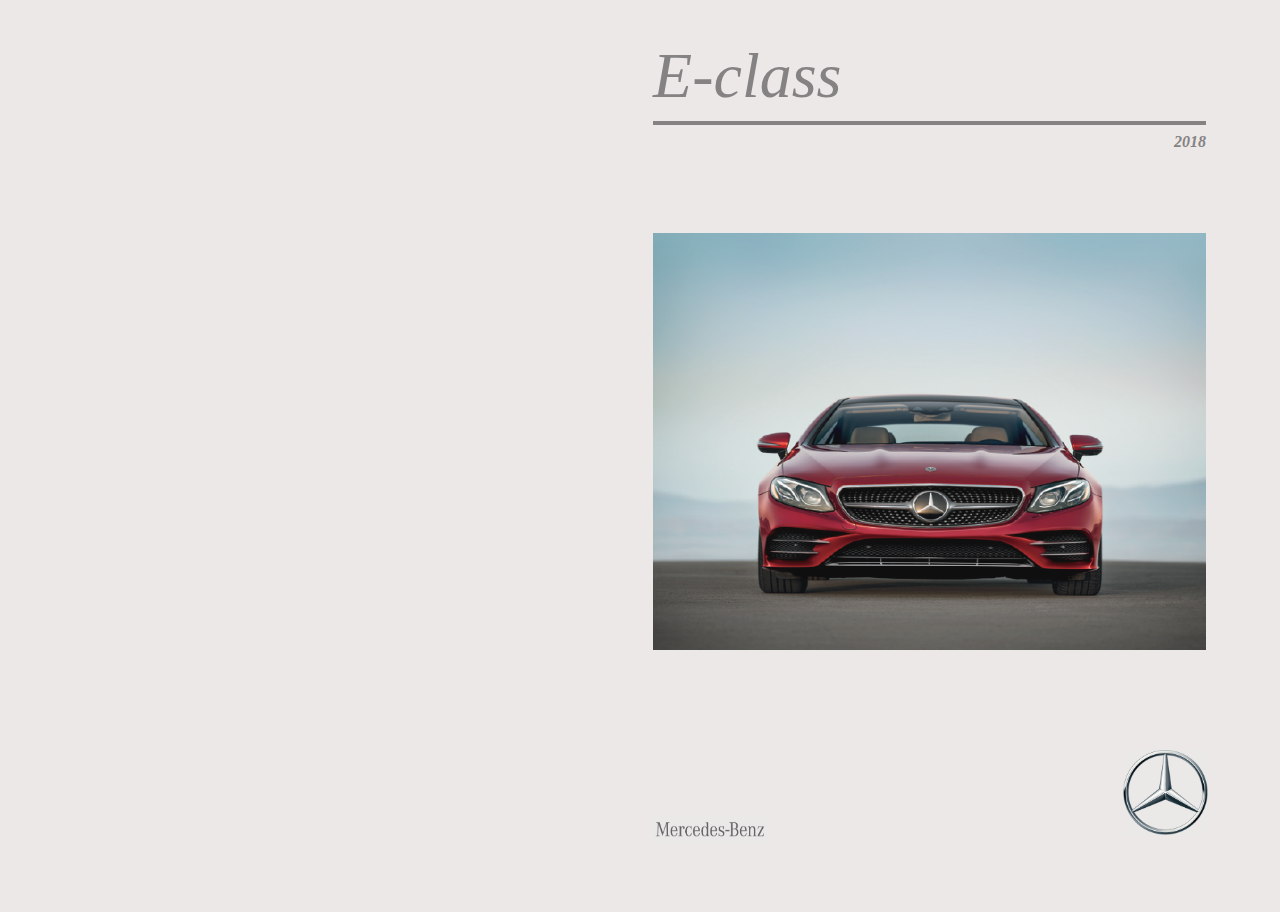
==== lab1/index.html @ 0a98912a "Some pictures for 1-st page where added and also the structure of the first(index) page was maden us" ====
<!DOCTYPE html>
<html>
	<head>
		<meta charset="utf-8">
		<meta http-equiv="X-UA-Compatible" content="IE=edge">
		<title>E-class</title>
		<link rel="stylesheet" href="styles/style.css">
	</head>
	<body>
		<div>
		</div>
		<div style="padding: 5%">
			<header class="intro">
				<h1>E-class</h1>
				<hr>
				<h2>2018</h2>
			</header>
			<div class="mercedes">
				<img src="assets/images/mercedes_index.png" style="width: 100%; height: 100%;">
			</div>
			<div style="height: 15%; width: 100%; display: grid; grid-template-columns: 30% 55% 15%; margin-top: 18%;">
				<div style="width: 118px; height: 28px; margin-top: 40%;">
					<img src="assets/images/benz.png" id="photo">
				</div>
				<div>
				</div>
				<div style="width: 85px; height: 85px;" align="right" >
					<img src="assets/images/mercedes_logo.png" id="photo">
				</div>
			</div>
		</div>

	</body>
	
</html>
---- lab1/styles/style.css ----
body{
	background-color: #ECE8E7;
	display: grid;
	grid-template-columns: 48vw 48vw;
	margin-left: 1,5vw;
	width: 96vw;
}

.intro{
	height: 20%;
	display: flex;
	flex-direction: column;
	color: #848283;
	font-family: 'Times New Roman', Times, serif; 
    font-style: italic; 
}

.intro h2{
	text-align: right;
    font-weight: 600;
    font-size: 1em;
    margin: 0;
    width: 100%;
}

.intro h1{
    font-weight: 500;
    font-size: 4em;
    margin: 0;
}

.intro hr{ /* Цвет линии для остальных браузеров */
    background-color:  #848283; /* Цвет линии для браузера Firefox и Opera */
    min-height: 4px; /* Толщина линии */
    width: 100%;
    border: 0;
}

.mercedes{
	height: 50%;
	width: 100%;
	margin-top: 5%;
}

#photo{
	width: 100%; 
	height: 100%;
}
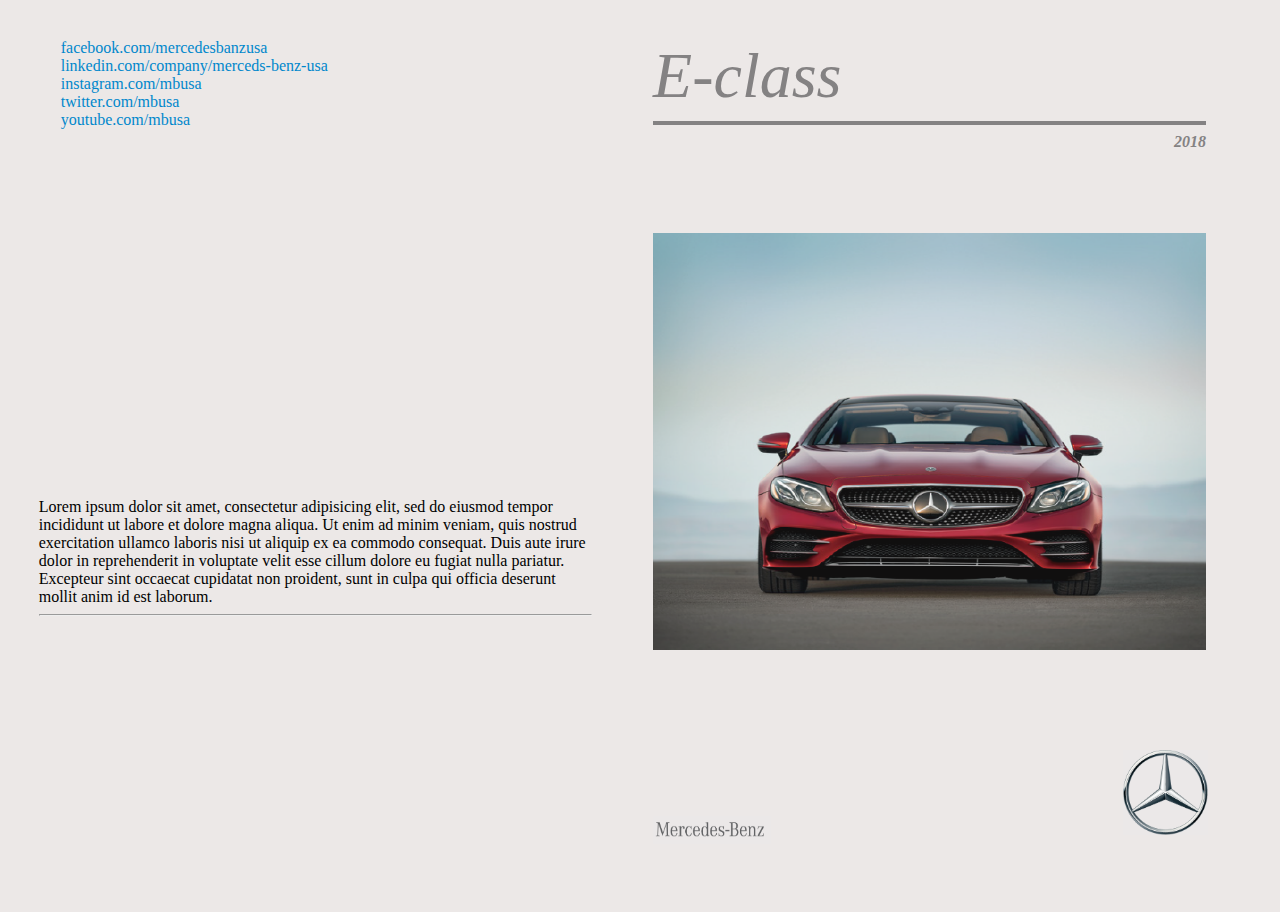
==== commit 0af9209e: "a few styles were added" ====
--- a/lab1/index.html
+++ b/lab1/index.html
@@ -7,18 +7,47 @@
 		<link rel="stylesheet" href="styles/style.css">
 	</head>
 	<body>
-		<div>
+		<div class="wrapper">
+			<div style="height: 55%;">
+				<ul>
+				  <li><div class="facebook"></div><a>facebook.com/mercedesbanzusa</a></li>
+				  <li><div class="linledin"></div><a>linkedin.com/company/merceds-benz-usa</a></li>
+				  <li><div class="instagram"></div><a>instagram.com/mbusa</a></li>
+				  <li><div class="twitter"></div><a>twitter.com/mbusa</a></li>
+				  <li><div class="youtube"></div><a>youtube.com/mbusa</a></li>
+				</ul>
+			</div>
+			<div style="height: 35%;">
+				<div class="laurense">
+				</div>
+				<div>
+					<p1>Lorem ipsum dolor sit amet, consectetur adipisicing elit, sed do eiusmod
+					tempor incididunt ut labore et dolore magna aliqua. Ut enim ad minim veniam,
+					quis nostrud exercitation ullamco laboris nisi ut aliquip ex ea commodo
+					consequat. Duis aute irure dolor in reprehenderit in voluptate velit esse
+					cillum dolore eu fugiat nulla pariatur. Excepteur sint occaecat cupidatat non
+					proident, sunt in culpa qui officia deserunt mollit anim id est laborum.
+					</p1>
+				</div>
+				<hr>
+				<div>
+					<div>
+					</div class="">
+					<div>
+					</div>
+				</div>
+			</div>
 		</div>
-		<div style="padding: 5%">
+		<div class="wrapper">
 			<header class="intro">
 				<h1>E-class</h1>
 				<hr>
 				<h2>2018</h2>
 			</header>
 			<div class="mercedes">
-				<img src="assets/images/mercedes_index.png" style="width: 100%; height: 100%;">
+				<img src="assets/images/mercedes_index.png" id="photo">
 			</div>
-			<div style="height: 15%; width: 100%; display: grid; grid-template-columns: 30% 55% 15%; margin-top: 18%;">
+			<div class="mercedes-padding">
 				<div style="width: 118px; height: 28px; margin-top: 40%;">
 					<img src="assets/images/benz.png" id="photo">
 				</div>
--- a/lab1/styles/style.css
+++ b/lab1/styles/style.css
@@ -36,6 +36,10 @@
     border: 0;
 }
 
+.wrapper{
+	padding: 5%;
+}
+
 .mercedes{
 	height: 50%;
 	width: 100%;
@@ -45,4 +49,46 @@
 #photo{
 	width: 100%; 
 	height: 100%;
+}
+
+.mercedes-padding{
+	height: 15%;
+	width: 100%;
+	display: grid;
+	grid-template-columns: 30% 55% 15%; 
+	margin-top: 18%;"
+}
+
+ul {
+  list-style: none;
+  margin: 0;
+  padding: 0;
+}
+a {
+  background-position: 0 50%;
+  background-repeat: no-repeat;
+  color: #0087cc;
+  padding-left: 22px;
+  text-decoration: none;
+}
+a:hover {
+  color: #ff7b29;
+}
+a[href$=".facebook"] {
+  background-image: url("../assets/images/facebook.png");
+  width: auto !important;
+  
+  height: 20px;
+}
+a[href$=".linkedin"] {
+  background-image: url("../assets/images/linkedin.png");
+}
+a[href$=".instagram"] {
+  background-image: url("../assets/images/instagram.png");
+}
+a[href$=".twitter"] {
+  background-image: url("../assets/images/twitter.png");
+}
+a[href$=".youtube"] {
+  background-image: url("../assets/images/youtube.png");
 }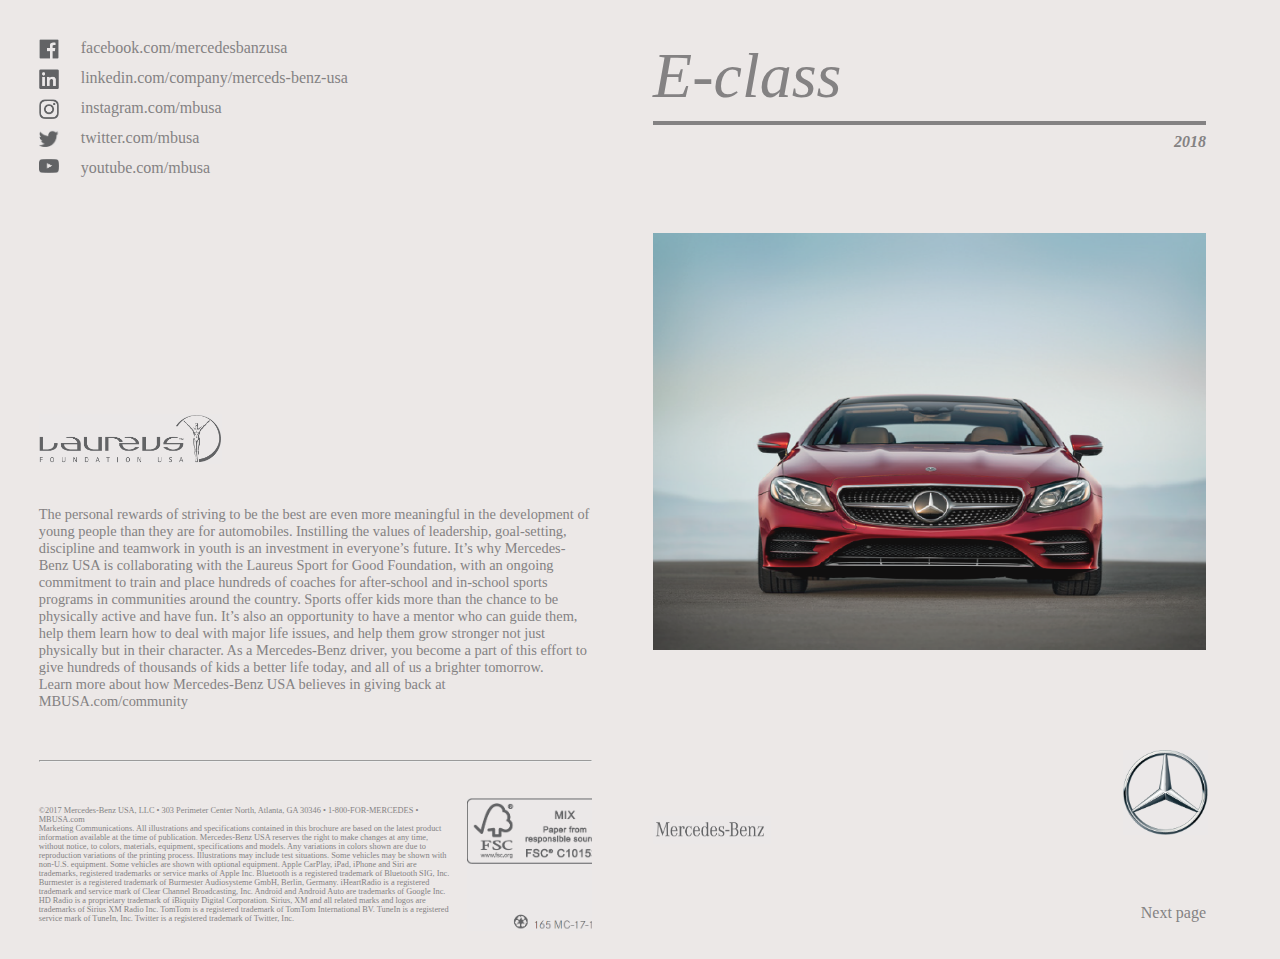
==== commit d088f2f8: "fist page is done" ====
--- a/lab1/index.html
+++ b/lab1/index.html
@@ -8,32 +8,68 @@
 	</head>
 	<body>
 		<div class="wrapper">
-			<div style="height: 55%;">
-				<ul>
-				  <li><div class="facebook"></div><a>facebook.com/mercedesbanzusa</a></li>
-				  <li><div class="linledin"></div><a>linkedin.com/company/merceds-benz-usa</a></li>
-				  <li><div class="instagram"></div><a>instagram.com/mbusa</a></li>
-				  <li><div class="twitter"></div><a>twitter.com/mbusa</a></li>
-				  <li><div class="youtube"></div><a>youtube.com/mbusa</a></li>
+			<div style="height: 45%;">
+				<ul class="link-set">
+				  <li>
+				  	<div>
+				  		<div class="facebook icon"></div>
+				  		<a href="http://facebook.com/mercedesbanzusa">facebook.com/mercedesbanzusa</a>
+				  	</div>
+				  </li>
+				  <li>
+				  	<div>
+				  		<div class="linkedin icon"></div>
+				  		<a href="http://linkedin.com/company/merceds-benz-usa">linkedin.com/company/merceds-benz-usa</a>
+				  	</div>
+				  </li>
+				  <li>
+				  	<div>
+				  		<div class="instagram icon"></div>
+				  		<a href="http://instagram.com/mbusa">instagram.com/mbusa</a>
+				  	</div>
+				  </li>
+				  <li>
+				  	<div>
+				  		<div class="twitter icon"></div>
+				  		<a href="http://twitter.com/mbusa">twitter.com/mbusa</a>
+				  	</div>
+			  	  </li>
+				  <li>
+				  	<div>
+				  		<div class="youtube icon"></div>
+				  		<a href="http://youtube.com/mbusa">youtube.com/mbusa</a>
+				  	</div>
+				  </li>
 				</ul>
 			</div>
-			<div style="height: 35%;">
-				<div class="laurense">
+			<div style="height: 45%;">
+				<div class="laureus-icon">
 				</div>
-				<div>
-					<p1>Lorem ipsum dolor sit amet, consectetur adipisicing elit, sed do eiusmod
-					tempor incididunt ut labore et dolore magna aliqua. Ut enim ad minim veniam,
-					quis nostrud exercitation ullamco laboris nisi ut aliquip ex ea commodo
-					consequat. Duis aute irure dolor in reprehenderit in voluptate velit esse
-					cillum dolore eu fugiat nulla pariatur. Excepteur sint occaecat cupidatat non
-					proident, sunt in culpa qui officia deserunt mollit anim id est laborum.
-					</p1>
+				<div id="magazine-content">
+					<p style="font-size: 0.9em;">The personal rewards of striving to be the best are even more meaningful in the development of young people than they are for automobiles. Instilling the values
+					of leadership, goal-setting, discipline and teamwork in youth is an investment in everyone’s future. It’s why Mercedes-Benz USA is collaborating with the Laureus
+					Sport for Good Foundation, with an ongoing commitment to train and place hundreds of coaches for after-school and in-school sports programs in communities
+					around the country. Sports offer kids more than the chance to be physically active and have fun. It’s also an opportunity to have a mentor who can guide them,
+					help them learn how to deal with major life issues, and help them grow stronger not just physically but in their character. As a Mercedes-Benz driver, you become
+					a part of this effort to give hundreds of thousands of kids a better life today, and all of us a brighter tomorrow.<br>
+					Learn more about how Mercedes-Benz USA believes in giving back at MBUSA.com/community
+					</p>
 				</div>
 				<hr>
-				<div>
+				<div id="magazine-description">
 					<div>
-					</div class="">
-					<div>
+						<p style="font-size: 0.52em; font-weight: 100;">©2017 Mercedes-Benz USA, LLC • 303 Perimeter Center North, Atlanta, GA 30346 • 1-800-FOR-MERCEDES • MBUSA.com<br>
+						Marketing Communications. All illustrations and specifications contained in this brochure are based on the latest product information available at the time of publication.
+						Mercedes-Benz USA reserves the right to make changes at any time, without notice, to colors, materials, equipment, specifications and models. Any variations in colors shown
+						are due to reproduction variations of the printing process. Illustrations may include test situations. Some vehicles may be shown with non-U.S. equipment. Some vehicles are
+						shown with optional equipment. Apple CarPlay, iPad, iPhone and Siri are trademarks, registered trademarks or service marks of Apple Inc. Bluetooth is a registered trademark
+						of Bluetooth SIG, Inc. Burmester is a registered trademark of Burmester Audiosysteme GmbH, Berlin, Germany. iHeartRadio is a registered trademark and service mark of
+						Clear Channel Broadcasting, Inc. Android and Android Auto are trademarks of Google Inc. HD Radio is a proprietary trademark of iBiquity Digital Corporation. Sirius, XM and
+						all related marks and logos are trademarks of Sirius XM Radio Inc. TomTom is a registered trademark of TomTom International BV. TuneIn is a registered service mark of TuneIn,
+						Inc. Twitter is a registered trademark of Twitter, Inc.
+						</p>
+					</div>
+					<div class="recycle-label">
 					</div>
 				</div>
 			</div>
@@ -53,12 +89,20 @@
 				</div>
 				<div>
 				</div>
-				<div style="width: 85px; height: 85px;" align="right" >
+				<div style="width: 85px; height: 85px;" align="right">
 					<img src="assets/images/mercedes_logo.png" id="photo">
 				</div>
 			</div>
 		</div>
 
 	</body>
+	<footer>
+		<div>
+		</div>
+		<div>
+			<a style="text-align: right; display: block; padding: 0 5% 0 0;" href="./pages/page-two.html">Next page</a>
+		</div>
+	</footer>
 	
-</html>+</html>
+<!-- useCase--> --- a/lab1/styles/style.css
+++ b/lab1/styles/style.css
@@ -65,30 +65,83 @@
   padding: 0;
 }
 a {
-  background-position: 0 50%;
-  background-repeat: no-repeat;
-  color: #0087cc;
+  color: #848283;
+  text-decoration: none;
   padding-left: 22px;
-  text-decoration: none;
+  /*padding-top: 10px;*/
 }
 a:hover {
   color: #ff7b29;
 }
-a[href$=".facebook"] {
-  background-image: url("../assets/images/facebook.png");
-  width: auto !important;
-  
-  height: 20px;
+
+li{
+	height: 30px;
 }
-a[href$=".linkedin"] {
-  background-image: url("../assets/images/linkedin.png");
+
+.link-set li div{
+	display: flex; flex-direction: row
 }
-a[href$=".instagram"] {
-  background-image: url("../assets/images/instagram.png");
+
+.facebook{
+	background-image: url(../assets/images/facebook.png);
 }
-a[href$=".twitter"] {
-  background-image: url("../assets/images/twitter.png");
+
+.linkedin{
+	background-image: url(../assets/images/linkedin.png);
 }
-a[href$=".youtube"] {
-  background-image: url("../assets/images/youtube.png");
-}+
+.instagram{
+	background-image: url(../assets/images/instagram.png);
+}
+
+.twitter{
+	background-image: url(../assets/images/twitter.png);
+}
+
+.youtube{
+	background-image: url(../assets/images/youtube.png);
+}
+
+.icon{
+	height: 20px;
+	width: 20px;
+	background-size: 100%;
+	background-repeat: no-repeat;
+}
+
+.laureus-icon{
+	background-size: auto 100%;
+	background-repeat: no-repeat;
+	height: 50px;
+	background-image: url(../assets/images/laureus-logo.png);
+}
+
+p{
+	color: #848283;
+	font-family: 'Times New Roman', Times, serif; 
+}
+
+div.recycle-label{
+	background-size: auto 100%;
+	background-repeat: no-repeat;
+	background-image: url(../assets/images/fsc.png);
+	margin-left: 10%;
+}
+
+#magazine-content{
+	padding-top: 5%;
+	padding-bottom: 5%; 
+}
+
+#magazine-description{
+	display: grid;
+	grid-template-columns: 3fr 1fr;
+	padding-top: 5%;
+	padding-bottom: 5%; 
+}
+
+footer{
+	display: grid;
+	grid-template-columns: 2fr 2fr;
+	width: 96vw;
+}
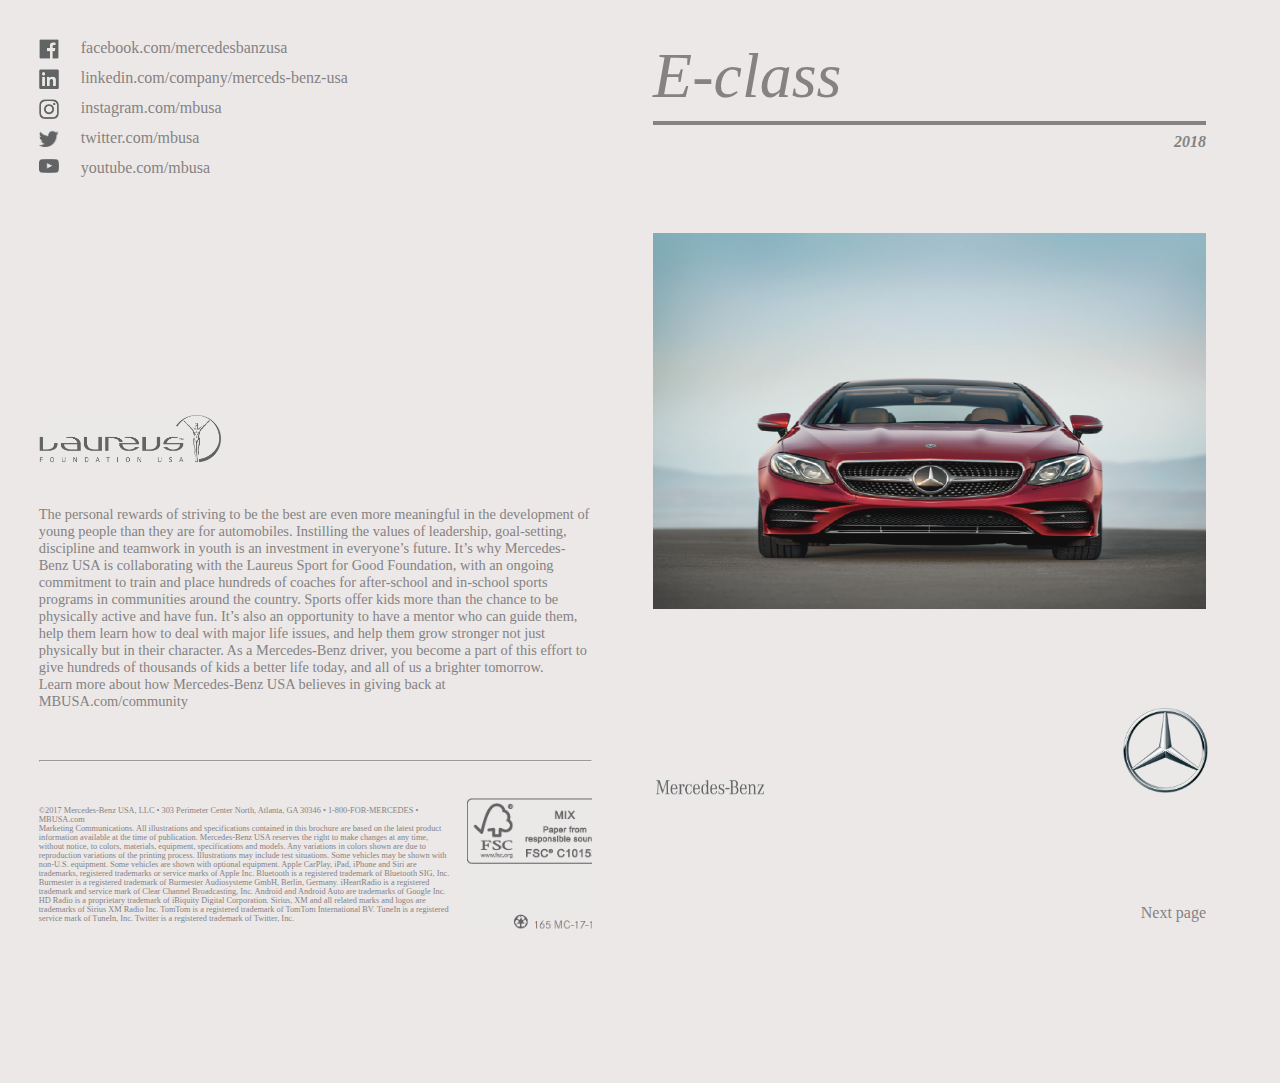
==== commit 38c23978: "all styles were rewrited to style.css" ====
--- a/lab1/index.html
+++ b/lab1/index.html
@@ -8,7 +8,7 @@
 	</head>
 	<body>
 		<div class="wrapper">
-			<div style="height: 45%;">
+			<div>
 				<ul class="link-set">
 				  <li>
 				  	<div>
@@ -42,11 +42,11 @@
 				  </li>
 				</ul>
 			</div>
-			<div style="height: 45%;">
+			<div>
 				<div class="laureus-icon">
 				</div>
 				<div id="magazine-content">
-					<p style="font-size: 0.9em;">The personal rewards of striving to be the best are even more meaningful in the development of young people than they are for automobiles. Instilling the values
+					<p>The personal rewards of striving to be the best are even more meaningful in the development of young people than they are for automobiles. Instilling the values
 					of leadership, goal-setting, discipline and teamwork in youth is an investment in everyone’s future. It’s why Mercedes-Benz USA is collaborating with the Laureus
 					Sport for Good Foundation, with an ongoing commitment to train and place hundreds of coaches for after-school and in-school sports programs in communities
 					around the country. Sports offer kids more than the chance to be physically active and have fun. It’s also an opportunity to have a mentor who can guide them,
@@ -58,7 +58,7 @@
 				<hr>
 				<div id="magazine-description">
 					<div>
-						<p style="font-size: 0.52em; font-weight: 100;">©2017 Mercedes-Benz USA, LLC • 303 Perimeter Center North, Atlanta, GA 30346 • 1-800-FOR-MERCEDES • MBUSA.com<br>
+						<p>©2017 Mercedes-Benz USA, LLC • 303 Perimeter Center North, Atlanta, GA 30346 • 1-800-FOR-MERCEDES • MBUSA.com<br>
 						Marketing Communications. All illustrations and specifications contained in this brochure are based on the latest product information available at the time of publication.
 						Mercedes-Benz USA reserves the right to make changes at any time, without notice, to colors, materials, equipment, specifications and models. Any variations in colors shown
 						are due to reproduction variations of the printing process. Illustrations may include test situations. Some vehicles may be shown with non-U.S. equipment. Some vehicles are
@@ -84,23 +84,22 @@
 				<img src="assets/images/mercedes_index.png" id="photo">
 			</div>
 			<div class="mercedes-padding">
-				<div style="width: 118px; height: 28px; margin-top: 40%;">
+				<div class="mercedes-benz">
 					<img src="assets/images/benz.png" id="photo">
 				</div>
 				<div>
 				</div>
-				<div style="width: 85px; height: 85px;" align="right">
+				<div class="mercedes-logo" align="right">
 					<img src="assets/images/mercedes_logo.png" id="photo">
 				</div>
 			</div>
 		</div>
-
 	</body>
 	<footer>
 		<div>
 		</div>
 		<div>
-			<a style="text-align: right; display: block; padding: 0 5% 0 0;" href="./pages/page-two.html">Next page</a>
+			<a href="./pages/page-two.html">Next page</a>
 		</div>
 	</footer>
 	
--- a/lab1/styles/style.css
+++ b/lab1/styles/style.css
@@ -145,3 +145,37 @@
 	grid-template-columns: 2fr 2fr;
 	width: 96vw;
 }
+
+.wrapper>div{
+	height: 45%;
+}
+
+.wrapper>div ~ div{
+	height: 45%;
+}
+
+#magazine-content > p{
+	font-size: 0.9em;
+}
+
+#magazine-description div > p{
+	font-size: 0.52em;
+	font-weight: 100;
+}
+
+.mercedes-logo{
+	width: 85px; 
+	height: 85px;
+}
+
+.mercedes-benz{
+	width: 118px; 
+	height: 28px; 
+	margin-top: 40%;
+}
+
+footer div a{
+	text-align: right; 
+	display: block; 
+	padding: 0 5% 0 0;
+}